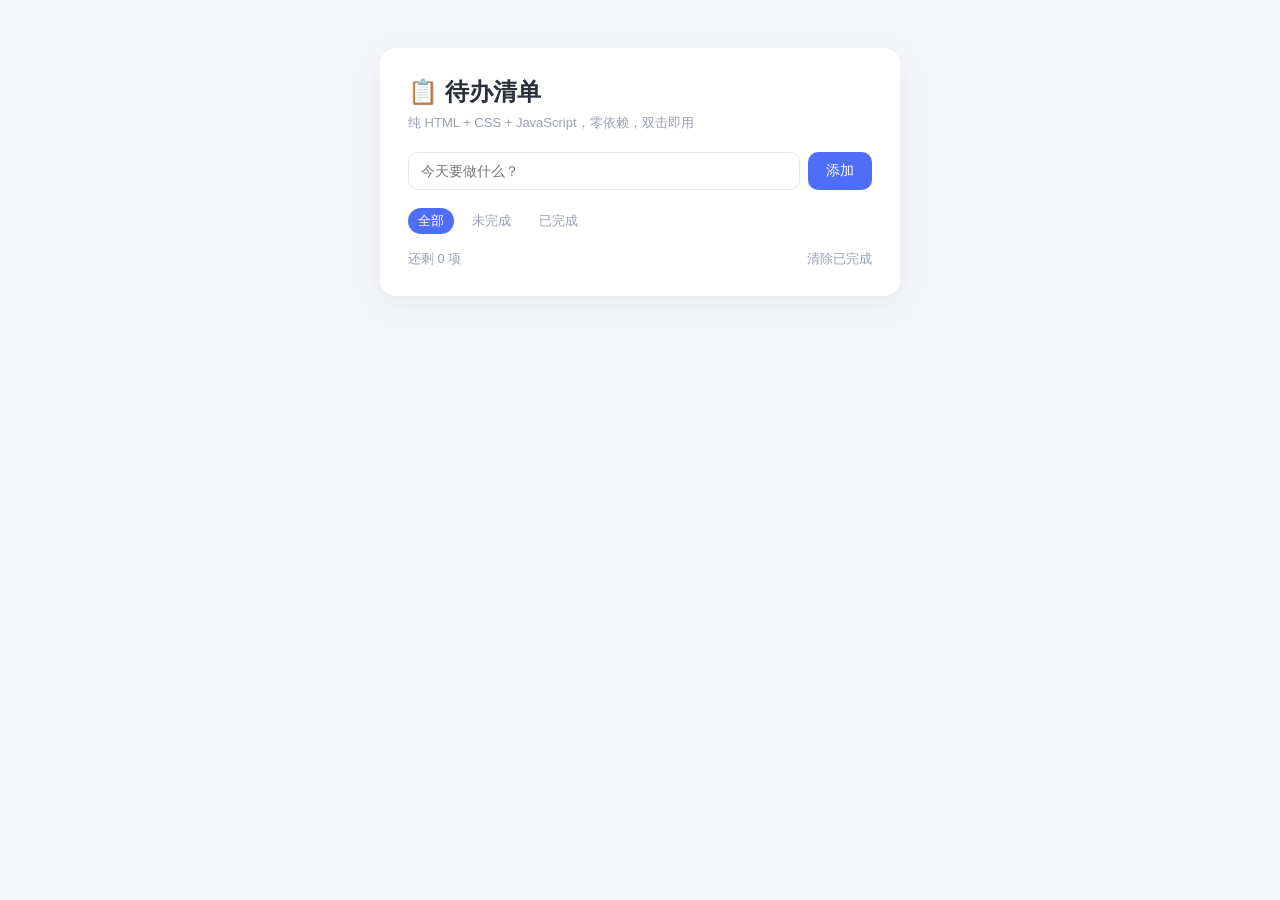
==== 01-frontend/index.html @ a741fd4a "D1: 前端 Todo 最小可运行版（基线）" ====
<!DOCTYPE html>
<html lang="zh-CN">
<head>
  <meta charset="UTF-8">
  <meta name="viewport" content="width=device-width, initial-scale=1.0">
  <title>我的待办清单</title>
  <link rel="stylesheet" href="style.css">
</head>
<body>
  <main class="app">
    <h1>📋 待办清单</h1>
    <p class="subtitle">纯 HTML + CSS + JavaScript，零依赖，双击即用</p>

    <!-- 输入区：一个输入框 + 一个按钮 -->
    <form id="todo-form" class="todo-form">
      <input id="todo-input" type="text" placeholder="今天要做什么？" autocomplete="off">
      <button type="submit">添加</button>
    </form>

    <!-- 过滤条 -->
    <div class="filters">
      <button class="filter active" data-filter="all">全部</button>
      <button class="filter" data-filter="active">未完成</button>
      <button class="filter" data-filter="done">已完成</button>
    </div>

    <!-- 列表区：里面的内容由 JS 动态生成 -->
    <ul id="todo-list" class="todo-list"></ul>

    <!-- 底部状态栏 -->
    <footer class="todo-footer">
      <span id="todo-count">还剩 0 项</span>
      <button id="clear-done">清除已完成</button>
    </footer>
  </main>

  <script src="app.js"></script>
</body>
</html>
---- 01-frontend/style.css ----
/* 主题变量：改这一行，整站配色跟着变 —— 这是今天第一个动手点 */
:root {
  --accent: #4f6ef7;
  --bg: #f5f6fa;
  --card: #ffffff;
  --text: #2b2f3a;
  --muted: #9aa0b0;
  --danger: #e5534b;
}

* { box-sizing: border-box; margin: 0; padding: 0; }

body {
  font-family: -apple-system, "PingFang SC", "Microsoft YaHei", sans-serif;
  background: var(--bg);
  color: var(--text);
  display: flex;
  justify-content: center;
  padding: 48px 16px;
}

.app {
  width: 100%;
  max-width: 520px;
  background: var(--card);
  border-radius: 16px;
  padding: 28px;
  box-shadow: 0 8px 30px rgba(0, 0, 0, .06);
}

h1 { font-size: 24px; }
.subtitle { color: var(--muted); font-size: 13px; margin: 6px 0 20px; }

/* 输入区用 flex 横向排列：输入框占满剩余空间 */
.todo-form { display: flex; gap: 8px; }
.todo-form input {
  flex: 1;
  border: 1.5px solid #e4e6ee;
  border-radius: 10px;
  padding: 10px 12px;
  font-size: 14px;
  outline: none;
}
.todo-form input:focus { border-color: var(--accent); }
.todo-form button {
  background: var(--accent);
  color: #fff;
  border: none;
  border-radius: 10px;
  padding: 10px 18px;
  font-size: 14px;
  cursor: pointer;
}
.todo-form button:hover { opacity: .9; }

.filters { display: flex; gap: 8px; margin: 18px 0 12px; }
.filter {
  border: none;
  background: transparent;
  color: var(--muted);
  font-size: 13px;
  padding: 4px 10px;
  border-radius: 999px;
  cursor: pointer;
}
.filter.active { background: var(--accent); color: #fff; }

.todo-list { list-style: none; }
.todo-item {
  display: flex;
  align-items: center;
  gap: 10px;
  padding: 10px 4px;
  border-bottom: 1px solid #f0f1f5;
}
.todo-item .todo-text { flex: 1; font-size: 15px; }
.todo-item.done .todo-text { text-decoration: line-through; color: var(--muted); }
.todo-item .delete {
  border: none;
  background: transparent;
  color: var(--muted);
  font-size: 18px;
  cursor: pointer;
  visibility: hidden;
}
.todo-item:hover .delete { visibility: visible; color: var(--danger); }

.todo-footer {
  display: flex;
  justify-content: space-between;
  align-items: center;
  margin-top: 16px;
  font-size: 13px;
  color: var(--muted);
}
.todo-footer button {
  border: none;
  background: transparent;
  color: var(--muted);
  cursor: pointer;
  font-size: 13px;
}
.todo-footer button:hover { color: var(--danger); }
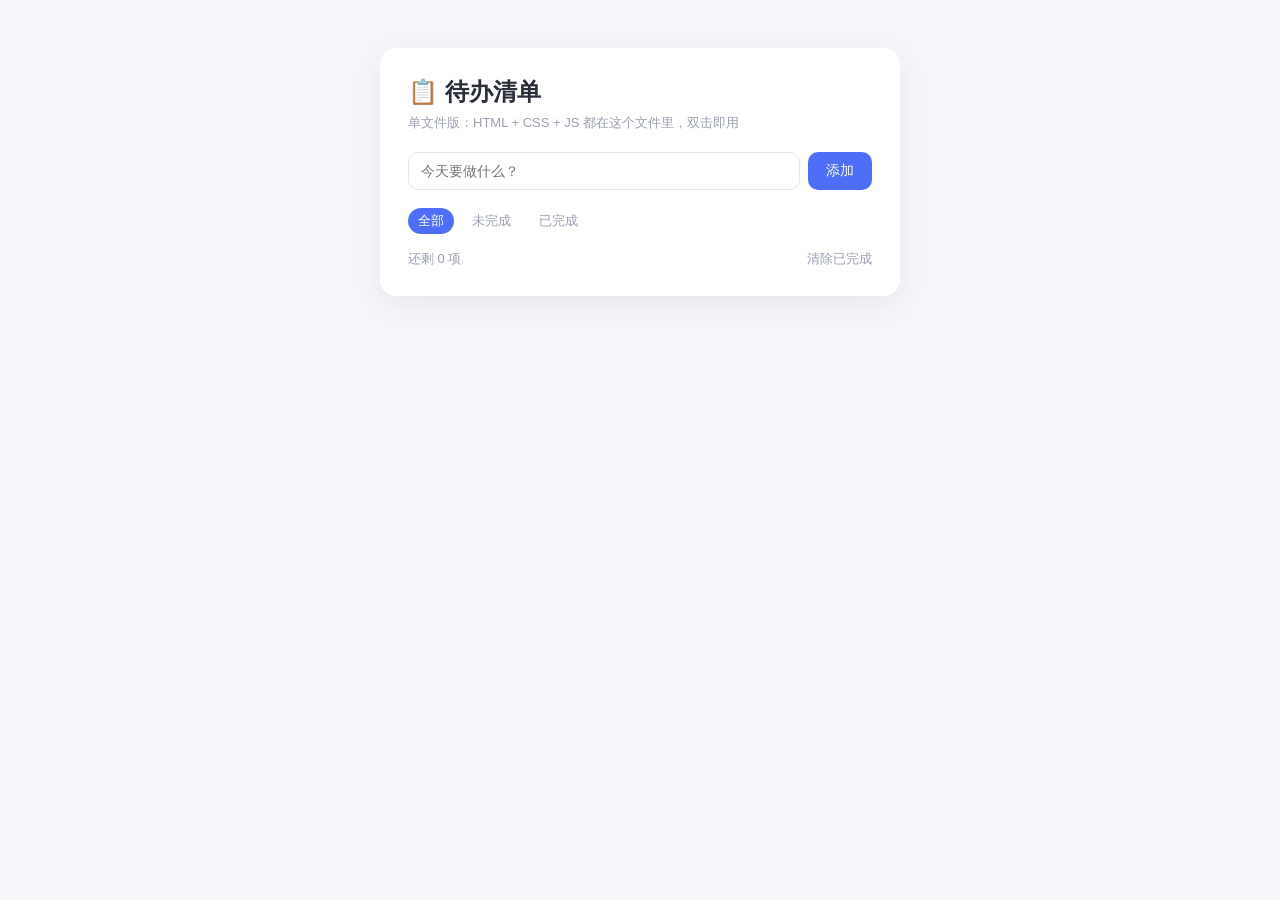
==== commit b852a4aa: "D1: 修复 Todo 点击无响应——单文件自包含版 + localStorage 容错" ====
--- a/01-frontend/index.html
+++ b/01-frontend/index.html
@@ -4,12 +4,118 @@
   <meta charset="UTF-8">
   <meta name="viewport" content="width=device-width, initial-scale=1.0">
   <title>我的待办清单</title>
-  <link rel="stylesheet" href="style.css">
+  <style>
+    /* ==================== CSS 部分：负责"皮肤" ==================== */
+    /* 主题变量：改这一行，整站配色跟着变 —— 今天第一个动手点 */
+    :root {
+      --accent: #4f6ef7;
+      --bg: #f5f6fa;
+      --card: #ffffff;
+      --text: #2b2f3a;
+      --muted: #9aa0b0;
+      --danger: #e5534b;
+    }
+
+    * { box-sizing: border-box; margin: 0; padding: 0; }
+
+    body {
+      font-family: -apple-system, "PingFang SC", "Microsoft YaHei", sans-serif;
+      background: var(--bg);
+      color: var(--text);
+      display: flex;
+      justify-content: center;
+      padding: 48px 16px;
+    }
+
+    .app {
+      width: 100%;
+      max-width: 520px;
+      background: var(--card);
+      border-radius: 16px;
+      padding: 28px;
+      box-shadow: 0 8px 30px rgba(0, 0, 0, .06);
+    }
+
+    h1 { font-size: 24px; }
+    .subtitle { color: var(--muted); font-size: 13px; margin: 6px 0 20px; }
+
+    /* 输入区用 flex 横向排列：输入框占满剩余空间 */
+    .todo-form { display: flex; gap: 8px; }
+    .todo-form input {
+      flex: 1;
+      border: 1.5px solid #e4e6ee;
+      border-radius: 10px;
+      padding: 10px 12px;
+      font-size: 14px;
+      outline: none;
+    }
+    .todo-form input:focus { border-color: var(--accent); }
+    .todo-form button {
+      background: var(--accent);
+      color: #fff;
+      border: none;
+      border-radius: 10px;
+      padding: 10px 18px;
+      font-size: 14px;
+      cursor: pointer;
+    }
+    .todo-form button:hover { opacity: .9; }
+
+    .filters { display: flex; gap: 8px; margin: 18px 0 12px; }
+    .filter {
+      border: none;
+      background: transparent;
+      color: var(--muted);
+      font-size: 13px;
+      padding: 4px 10px;
+      border-radius: 999px;
+      cursor: pointer;
+    }
+    .filter.active { background: var(--accent); color: #fff; }
+
+    .todo-list { list-style: none; }
+    .todo-item {
+      display: flex;
+      align-items: center;
+      gap: 10px;
+      padding: 10px 4px;
+      border-bottom: 1px solid #f0f1f5;
+    }
+    .todo-item .todo-text { flex: 1; font-size: 15px; }
+    .todo-item.done .todo-text { text-decoration: line-through; color: var(--muted); }
+    .todo-item .delete {
+      border: none;
+      background: transparent;
+      color: var(--muted);
+      font-size: 18px;
+      cursor: pointer;
+      visibility: hidden;
+    }
+    .todo-item:hover .delete { visibility: visible; color: var(--danger); }
+
+    .todo-footer {
+      display: flex;
+      justify-content: space-between;
+      align-items: center;
+      margin-top: 16px;
+      font-size: 13px;
+      color: var(--muted);
+    }
+    .todo-footer button {
+      border: none;
+      background: transparent;
+      color: var(--muted);
+      cursor: pointer;
+      font-size: 13px;
+    }
+    .todo-footer button:hover { color: var(--danger); }
+  </style>
 </head>
 <body>
+  <!-- ==================== HTML 部分：负责"骨架" ==================== -->
   <main class="app">
     <h1>📋 待办清单</h1>
-    <p class="subtitle">纯 HTML + CSS + JavaScript，零依赖，双击即用</p>
+    <p class="subtitle">单文件版：HTML + CSS + JS 都在这个文件里，双击即用</p>
 
     <!-- 输入区：一个输入框 + 一个按钮 -->
     <form id="todo-form" class="todo-form">
@@ -19,9 +125,9 @@
 
     <!-- 过滤条 -->
     <div class="filters">
-      <button class="filter active" data-filter="all">全部</button>
-      <button class="filter" data-filter="active">未完成</button>
-      <button class="filter" data-filter="done">已完成</button>
+      <button type="button" class="filter active" data-filter="all">全部</button>
+      <button type="button" class="filter" data-filter="active">未完成</button>
+      <button type="button" class="filter" data-filter="done">已完成</button>
     </div>
 
     <!-- 列表区：里面的内容由 JS 动态生成 -->
@@ -30,10 +136,106 @@
     <!-- 底部状态栏 -->
     <footer class="todo-footer">
       <span id="todo-count">还剩 0 项</span>
-      <button id="clear-done">清除已完成</button>
+      <button type="button" id="clear-done">清除已完成</button>
     </footer>
   </main>
 
-  <script src="app.js"></script>
+  <script>
+    // ==================== JS 部分：负责"肌肉" ====================
+
+    // 存储封装：有些环境（比如预览面板的 iframe）会禁用 localStorage，
+    // 用 try/catch 包住——禁用时页面照常能用，只是刷新后不保存
+    const storage = {
+      load() {
+        try { return JSON.parse(localStorage.getItem('todos') || '[]'); }
+        catch (e) { return []; }
+      },
+      save(data) {
+        try { localStorage.setItem('todos', JSON.stringify(data)); } catch (e) {}
+      }
+    };
+
+    // ===== 数据层：待办存在内存数组里，storage 负责刷新后恢复 =====
+    let todos = storage.load();
+    let currentFilter = 'all';
+
+    // ===== 渲染层：数据 -> 界面。数据每变一次，整个列表重画一次 =====
+    // 这就是前端最核心的心智模型：你只负责改数据，画面交给 render()
+    function render() {
+      const list = document.getElementById('todo-list');
+      list.innerHTML = '';
+
+      const visible = todos.filter(t => {
+        if (currentFilter === 'active') return !t.done;
+        if (currentFilter === 'done') return t.done;
+        return true;
+      });
+
+      visible.forEach(todo => {
+        const li = document.createElement('li');
+        li.className = 'todo-item' + (todo.done ? ' done' : '');
+        li.innerHTML = `
+          <input type="checkbox" ${todo.done ? 'checked' : ''} data-id="${todo.id}">
+          <span class="todo-text">${escapeHtml(todo.text)}</span>
+          <button type="button" class="delete" data-id="${todo.id}">×</button>
+        `;
+        list.appendChild(li);
+      });
+
+      const left = todos.filter(t => !t.done).length;
+      document.getElementById('todo-count').textContent = `还剩 ${left} 项`;
+
+      storage.save(todos);
+    }
+
+    // 转义用户输入，防止把待办文字写成 HTML 标签执行（安全好习惯）
+    function escapeHtml(s) {
+      return s.replace(/[&<>"']/g, c =>
+        ({ '&': '&amp;', '<': '&lt;', '>': '&gt;', '"': '&quot;', "'": '&#39;' }[c]));
+    }
+
+    // ===== 事件层：界面 -> 数据。用户在页面上的每个操作，最终都是改 todos 数组 =====
+
+    // 添加：表单提交（回车和点按钮都算提交）
+    document.getElementById('todo-form').addEventListener('submit', e => {
+      e.preventDefault();
+      const input = document.getElementById('todo-input');
+      const text = input.value.trim();
+      if (!text) return;
+      todos.push({ id: Date.now(), text, done: false });
+      input.value = '';
+      render();
+    });
+
+    // 勾选 / 删除：事件委托——整个列表只挂一个监听，靠 data-id 找到是哪一条
+    document.getElementById('todo-list').addEventListener('click', e => {
+      const id = Number(e.target.dataset.id);
+      if (e.target.type === 'checkbox') {
+        const todo = todos.find(t => t.id === id);
+        if (todo) { todo.done = !todo.done; render(); }
+      } else if (e.target.classList.contains('delete')) {
+        todos = todos.filter(t => t.id !== id);
+        render();
+      }
+    });
+
+    // 过滤
+    document.querySelectorAll('.filter').forEach(btn => {
+      btn.addEventListener('click', () => {
+        document.querySelectorAll('.filter').forEach(b => b.classList.remove('active'));
+        btn.classList.add('active');
+        currentFilter = btn.dataset.filter;
+        render();
+      });
+    });
+
+    // 清除已完成
+    document.getElementById('clear-done').addEventListener('click', () => {
+      todos = todos.filter(t => !t.done);
+      render();
+    });
+
+    render(); // 首次渲染：页面一打开就把已有待办画出来
+  </script>
 </body>
 </html>
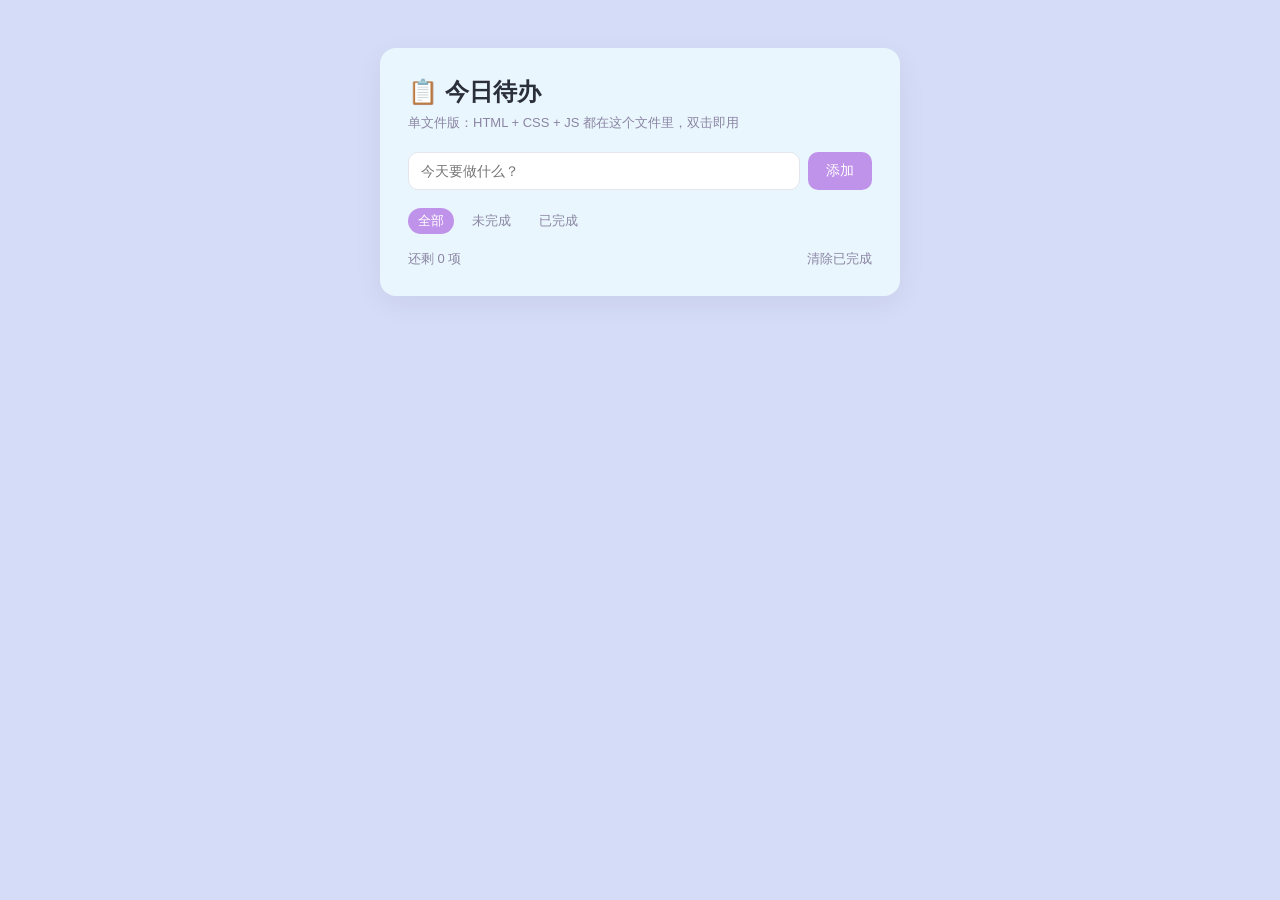
==== commit 63ecf4e0: "D1: Todo 配色定制（用户 pastel 方案）与变量语义修复" ====
--- a/01-frontend/index.html
+++ b/01-frontend/index.html
@@ -6,14 +6,15 @@
   <title>我的待办清单</title>
   <style>
     /* ==================== CSS 部分：负责"皮肤" ==================== */
-    /* 主题变量：改这一行，整站配色跟着变 —— 今天第一个动手点 */
+    /* 主题变量：改这里就能换整站配色 —— 但变量名是语义契约：
+       muted = 需要弱化的文字，danger = 警示/悬停色；改之前先搜 var(--x) 看它管着哪些元素 */
     :root {
-      --accent: #4f6ef7;
-      --bg: #f5f6fa;
-      --card: #ffffff;
+      --accent: #c093ea;
+      --bg: #d5dcf8;
+      --card: #eaf6fd;
       --text: #2b2f3a;
-      --muted: #9aa0b0;
-      --danger: #e5534b;
+      --muted: #8a85a3;
+      --danger: #e8a33d;
     }
 
     * { box-sizing: border-box; margin: 0; padding: 0; }
@@ -114,7 +115,7 @@
 <body>
   <!-- ==================== HTML 部分：负责"骨架" ==================== -->
   <main class="app">
-    <h1>📋 待办清单</h1>
+    <h1>📋 今日待办</h1>
     <p class="subtitle">单文件版：HTML + CSS + JS 都在这个文件里，双击即用</p>
 
     <!-- 输入区：一个输入框 + 一个按钮 -->
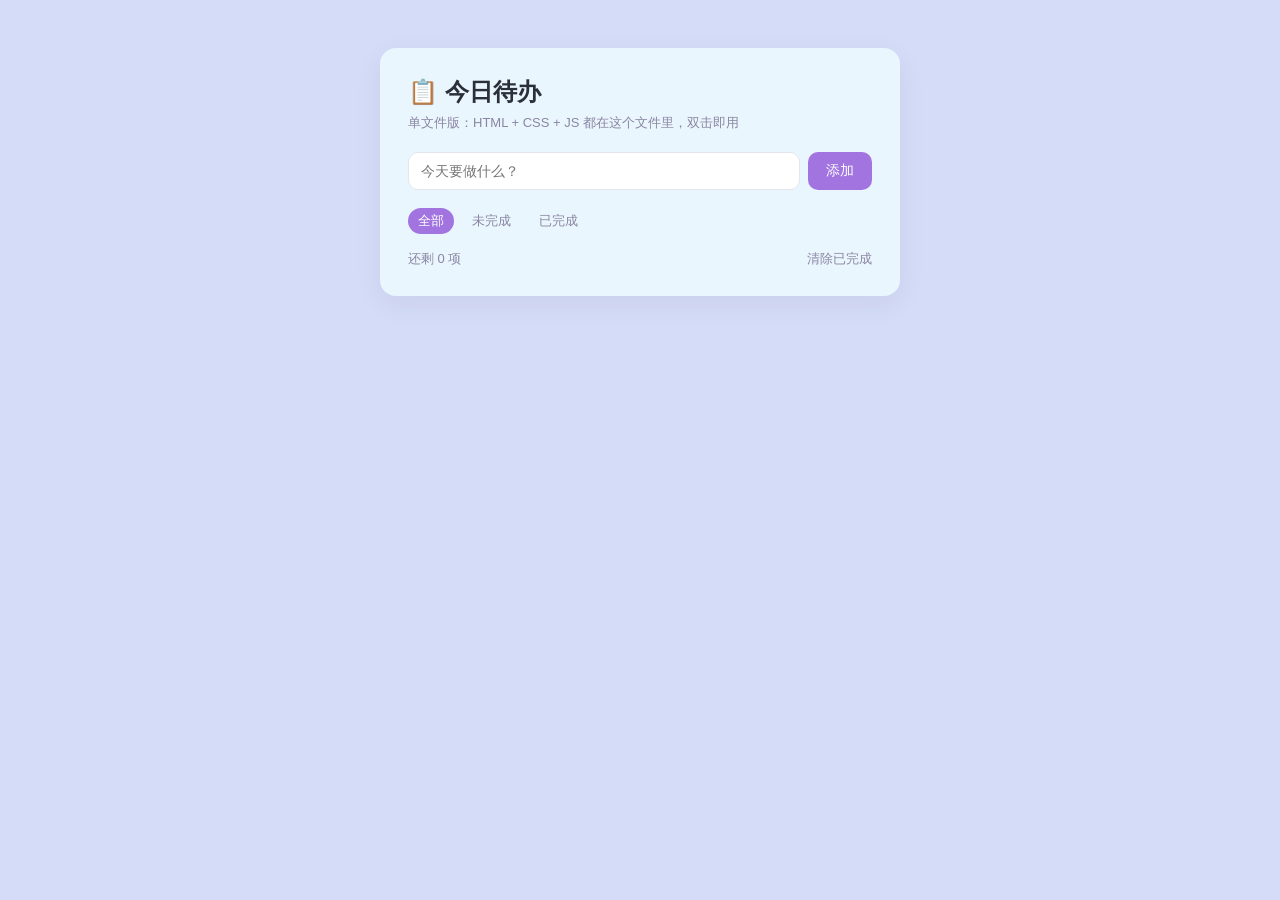
==== commit 5e3ff604: "D1: accent 加深至 #a174e0，提升按钮文字对比度" ====
--- a/01-frontend/index.html
+++ b/01-frontend/index.html
@@ -9,7 +9,7 @@
     /* 主题变量：改这里就能换整站配色 —— 但变量名是语义契约：
        muted = 需要弱化的文字，danger = 警示/悬停色；改之前先搜 var(--x) 看它管着哪些元素 */
     :root {
-      --accent: #c093ea;
+      --accent: #a174e0;
       --bg: #d5dcf8;
       --card: #eaf6fd;
       --text: #2b2f3a;
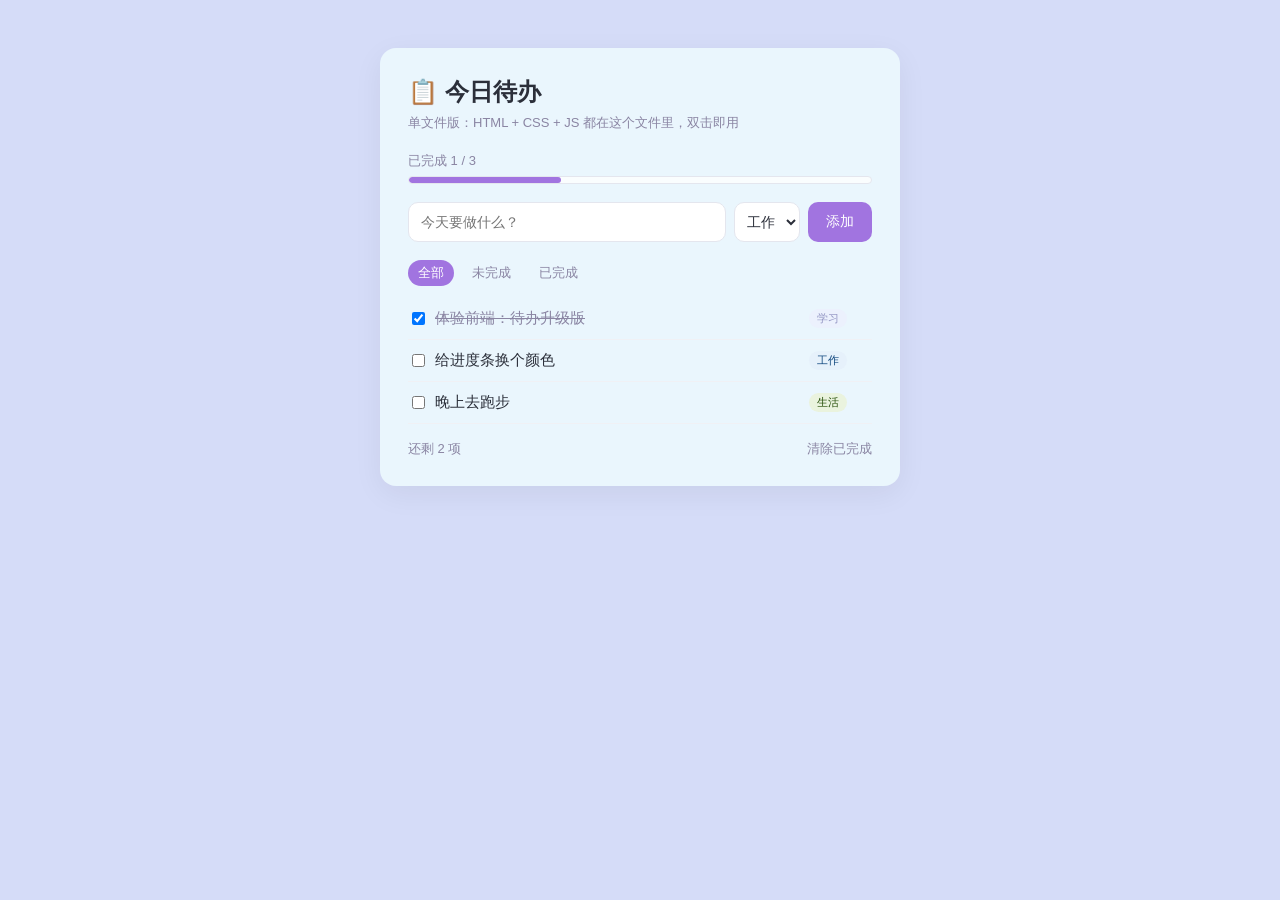
==== commit a8b1814b: "D1番外: 待办升级版基线（分类徽标+完成度进度条，保留 D1 全部功能）" ====
--- a/01-frontend/index.html
+++ b/01-frontend/index.html
@@ -40,6 +40,26 @@
     h1 { font-size: 24px; }
     .subtitle { color: var(--muted); font-size: 13px; margin: 6px 0 20px; }
 
+    /* ===== 新增：完成度进度条 =====
+       条本身只有一个会变的值：width。百分比是 JS 算好塞进来的——
+       进度不是"画"出来的，是"算"出来的 */
+    .progress-wrap { margin: 0 0 18px; }
+    .progress-text { font-size: 13px; color: var(--muted); margin-bottom: 6px; }
+    .progress-bar {
+      height: 8px;
+      background: rgba(255, 255, 255, .75);
+      border: 1px solid #e4e6ee;
+      border-radius: 999px;
+      overflow: hidden;
+    }
+    .progress-fill {
+      height: 100%;
+      width: 0;
+      background: var(--accent);
+      border-radius: 999px;
+      transition: width .35s ease;
+    }
+
     /* 输入区用 flex 横向排列：输入框占满剩余空间 */
     .todo-form { display: flex; gap: 8px; }
     .todo-form input {
@@ -50,7 +70,19 @@
       font-size: 14px;
       outline: none;
     }
-    .todo-form input:focus { border-color: var(--accent); }
+    /* 新增：分类下拉框，样式跟着输入框走，但不占满空间 */
+    .todo-form select {
+      border: 1.5px solid #e4e6ee;
+      border-radius: 10px;
+      padding: 10px 8px;
+      font-size: 14px;
+      background: #fff;
+      color: var(--text);
+      cursor: pointer;
+      outline: none;
+    }
+    .todo-form input:focus,
+    .todo-form select:focus { border-color: var(--accent); }
     .todo-form button {
       background: var(--accent);
       color: #fff;
@@ -83,6 +115,29 @@
       border-bottom: 1px solid #f0f1f5;
     }
     .todo-item .todo-text { flex: 1; font-size: 15px; }
+
+    /* ===== 新增：分类徽标 =====
+       注意：颜色不写死在这条 CSS 里，而是 JS 按数据查 CAT_STYLE 表
+       生成 style 属性——想换配色，改 JS 里那一张表就够了 */
+    .badge {
+      flex-shrink: 0;
+      font-size: 11px;
+      line-height: 1;
+      padding: 4px 8px;
+      border-radius: 999px;
+    }
+    .todo-item.done .badge { opacity: .5; }
+
+    /* 编辑态：正在编辑的那一行，文字换成输入框 */
+    .edit-input {
+      flex: 1;
+      font-family: inherit;
+      font-size: 15px;
+      border: 1.5px solid var(--accent);
+      border-radius: 6px;
+      padding: 4px 8px;
+      outline: none;
+    }
     .todo-item.done .todo-text { text-decoration: line-through; color: var(--muted); }
     .todo-item .delete {
       border: none;
@@ -94,6 +149,9 @@
     }
     .todo-item:hover .delete { visibility: visible; color: var(--danger); }
 
+    /* 新增：空状态提示 */
+    .empty-tip { color: var(--muted); font-size: 13px; padding: 14px 4px; }
+
     .todo-footer {
       display: flex;
       justify-content: space-between;
@@ -118,9 +176,16 @@
     <h1>📋 今日待办</h1>
     <p class="subtitle">单文件版：HTML + CSS + JS 都在这个文件里，双击即用</p>
 
-    <!-- 输入区：一个输入框 + 一个按钮 -->
+    <!-- 新增：完成度进度条。文字和条的宽度都由 JS 填充 -->
+    <div class="progress-wrap">
+      <div class="progress-text" id="progress-text">已完成 0 / 0</div>
+      <div class="progress-bar"><div class="progress-fill" id="progress-fill"></div></div>
+    </div>
+
+    <!-- 输入区：一个输入框 + 一个分类下拉 + 一个按钮 -->
     <form id="todo-form" class="todo-form">
       <input id="todo-input" type="text" placeholder="今天要做什么？" autocomplete="off">
+      <select id="todo-cat"></select>
       <button type="submit">添加</button>
     </form>
 
@@ -156,12 +221,40 @@
       }
     };
 
-    // ===== 数据层：待办存在内存数组里，storage 负责刷新后恢复 =====
+    // ===== 新增：分类表——整个 App 只有这一个地方定义分类 =====
+    // 加分类 = 在 CATS 里加一行、CAT_STYLE 里加一行，
+    // 下拉选项和徽标配色会自动跟上（一处修改，全局生效）
+    const CATS = ['工作', '学习', '生活'];
+    const CAT_STYLE = {
+      '工作': { bg: '#e6f1fb', fg: '#0c447c' },
+      '学习': { bg: '#eeedfe', fg: '#3c3489' },
+      '生活': { bg: '#eaf3de', fg: '#27500a' },
+    };
+
+    // 生成徽标 HTML：颜色按分类查表；表外分类走兜底，数据脏了也不崩
+    function badgeHtml(cat) {
+      const s = CAT_STYLE[cat] || CAT_STYLE['生活'];
+      return `<span class="badge" style="background:${s.bg};color:${s.fg}">${escapeHtml(cat)}</span>`;
+    }
+
+    // ===== 数据层 =====
     let todos = storage.load();
+    if (todos.length === 0) {
+      // 首次打开放三条示例：进度条和分类徽标一打开就能看到效果
+      todos = [
+        { id: 1, text: '体验前端：待办升级版', done: true,  cat: '学习' },
+        { id: 2, text: '给进度条换个颜色',     done: false, cat: '工作' },
+        { id: 3, text: '晚上去跑步',           done: false, cat: '生活' },
+      ];
+    }
+    todos.forEach(t => { if (!t.cat) t.cat = '生活'; });  // 旧数据没有 cat 字段，自动补默认分类
+
     let currentFilter = 'all';
+    let editingId = null;    // 正在编辑的待办 id；null = 当前没有在编辑的
+    let cancelEdit = false;  // ESC 标志位：告诉 blur 处理器"这次别保存"
 
     // ===== 渲染层：数据 -> 界面。数据每变一次，整个列表重画一次 =====
-    // 这就是前端最核心的心智模型：你只负责改数据，画面交给 render()
+    // 核心心智模型：你只负责改数据，画面交给 render()
     function render() {
       const list = document.getElementById('todo-list');
       list.innerHTML = '';
@@ -175,18 +268,61 @@
       visible.forEach(todo => {
         const li = document.createElement('li');
         li.className = 'todo-item' + (todo.done ? ' done' : '');
-        li.innerHTML = `
-          <input type="checkbox" ${todo.done ? 'checked' : ''} data-id="${todo.id}">
-          <span class="todo-text">${escapeHtml(todo.text)}</span>
-          <button type="button" class="delete" data-id="${todo.id}">×</button>
-        `;
+
+        if (todo.id === editingId) {
+          // 编辑态：整行换成 徽标 + 输入框，聚焦并全选旧文字
+          li.innerHTML = `${badgeHtml(todo.cat)}<input class="edit-input" value="${escapeHtml(todo.text)}" data-id="${todo.id}">`;
+          const input = li.querySelector('.edit-input');
+          input.focus();
+          input.select();
+          // 失焦 = 保存（除非刚按了 ESC）。render 每次重建 DOM，所以直接给这个 input 挂监听
+          input.addEventListener('blur', () => {
+            if (cancelEdit) { cancelEdit = false; editingId = null; render(); return; }
+            saveEdit(input);
+          });
+        } else {
+          // 展示态：双击文字进入编辑（title 是给用户的提示）
+          li.innerHTML = `
+            <input type="checkbox" ${todo.done ? 'checked' : ''} data-id="${todo.id}">
+            <span class="todo-text" data-id="${todo.id}" title="双击编辑">${escapeHtml(todo.text)}</span>
+            ${badgeHtml(todo.cat)}
+            <button type="button" class="delete" data-id="${todo.id}">×</button>
+          `;
+        }
         list.appendChild(li);
       });
 
+      // 空状态：列表为空时给一句提示，而不是一片空白
+      if (visible.length === 0) {
+        const tip = document.createElement('li');
+        tip.className = 'empty-tip';
+        tip.textContent = todos.length ? '这个过滤条件下没有待办' : '还没有待办，从上面加一条吧';
+        list.appendChild(tip);
+      }
+
+      // ===== 新增：进度条——算出来的，不是画出来的 =====
+      // done 数量 ÷ 总数 = 宽度百分比。记住这个句式：界面是数据的函数
+      const total = todos.length;
+      const doneCount = todos.filter(t => t.done).length;
+      const pct = total ? Math.round(doneCount / total * 100) : 0;
+      document.getElementById('progress-text').textContent =
+        total ? `已完成 ${doneCount} / ${total}` : '还没有待办';
+      document.getElementById('progress-fill').style.width = pct + '%';
+
       const left = todos.filter(t => !t.done).length;
       document.getElementById('todo-count').textContent = `还剩 ${left} 项`;
 
       storage.save(todos);
+    }
+
+    // 保存编辑：把输入框的值写回 data，然后重画。空文本 = 保留原值（产品决策，可改）
+    function saveEdit(input) {
+      const todo = todos.find(t => t.id === editingId);
+      if (!todo) return;                    // editingId 已清空时的兜底
+      const text = input.value.trim();
+      if (text) todo.text = text;           // 空文本不保存，保留原值
+      editingId = null;
+      render();
     }
 
     // 转义用户输入，防止把待办文字写成 HTML 标签执行（安全好习惯）
@@ -195,15 +331,24 @@
         ({ '&': '&amp;', '<': '&lt;', '>': '&gt;', '"': '&quot;', "'": '&#39;' }[c]));
     }
 
-    // ===== 事件层：界面 -> 数据。用户在页面上的每个操作，最终都是改 todos 数组 =====
-
-    // 添加：表单提交（回车和点按钮都算提交）
+    // ===== 事件层：界面 -> 数据。每个操作最终都是改 todos 或 editingId =====
+
+    // 分类下拉的选项由 CATS 生成——加分类不用动 HTML
+    const catSelect = document.getElementById('todo-cat');
+    CATS.forEach(cat => {
+      const opt = document.createElement('option');
+      opt.value = cat;
+      opt.textContent = cat;
+      catSelect.appendChild(opt);
+    });
+
+    // 添加：表单提交（回车和点按钮都算提交），连分类一起读出来
     document.getElementById('todo-form').addEventListener('submit', e => {
       e.preventDefault();
       const input = document.getElementById('todo-input');
       const text = input.value.trim();
       if (!text) return;
-      todos.push({ id: Date.now(), text, done: false });
+      todos.push({ id: Date.now(), text, done: false, cat: catSelect.value });
       input.value = '';
       render();
     });
@@ -220,6 +365,21 @@
       }
     });
 
+    // 双击文字 -> 进入编辑态（和 click 搭同一趟委托车）
+    document.getElementById('todo-list').addEventListener('dblclick', e => {
+      if (e.target.classList.contains('todo-text')) {
+        editingId = Number(e.target.dataset.id);
+        render();
+      }
+    });
+
+    // 编辑中的键盘：回车保存，ESC 取消（借 blur 走取消流程）
+    document.getElementById('todo-list').addEventListener('keydown', e => {
+      if (!e.target.classList.contains('edit-input')) return;
+      if (e.key === 'Enter') { e.preventDefault(); saveEdit(e.target); }
+      if (e.key === 'Escape') { cancelEdit = true; e.target.blur(); }
+    });
+
     // 过滤
     document.querySelectorAll('.filter').forEach(btn => {
       btn.addEventListener('click', () => {
